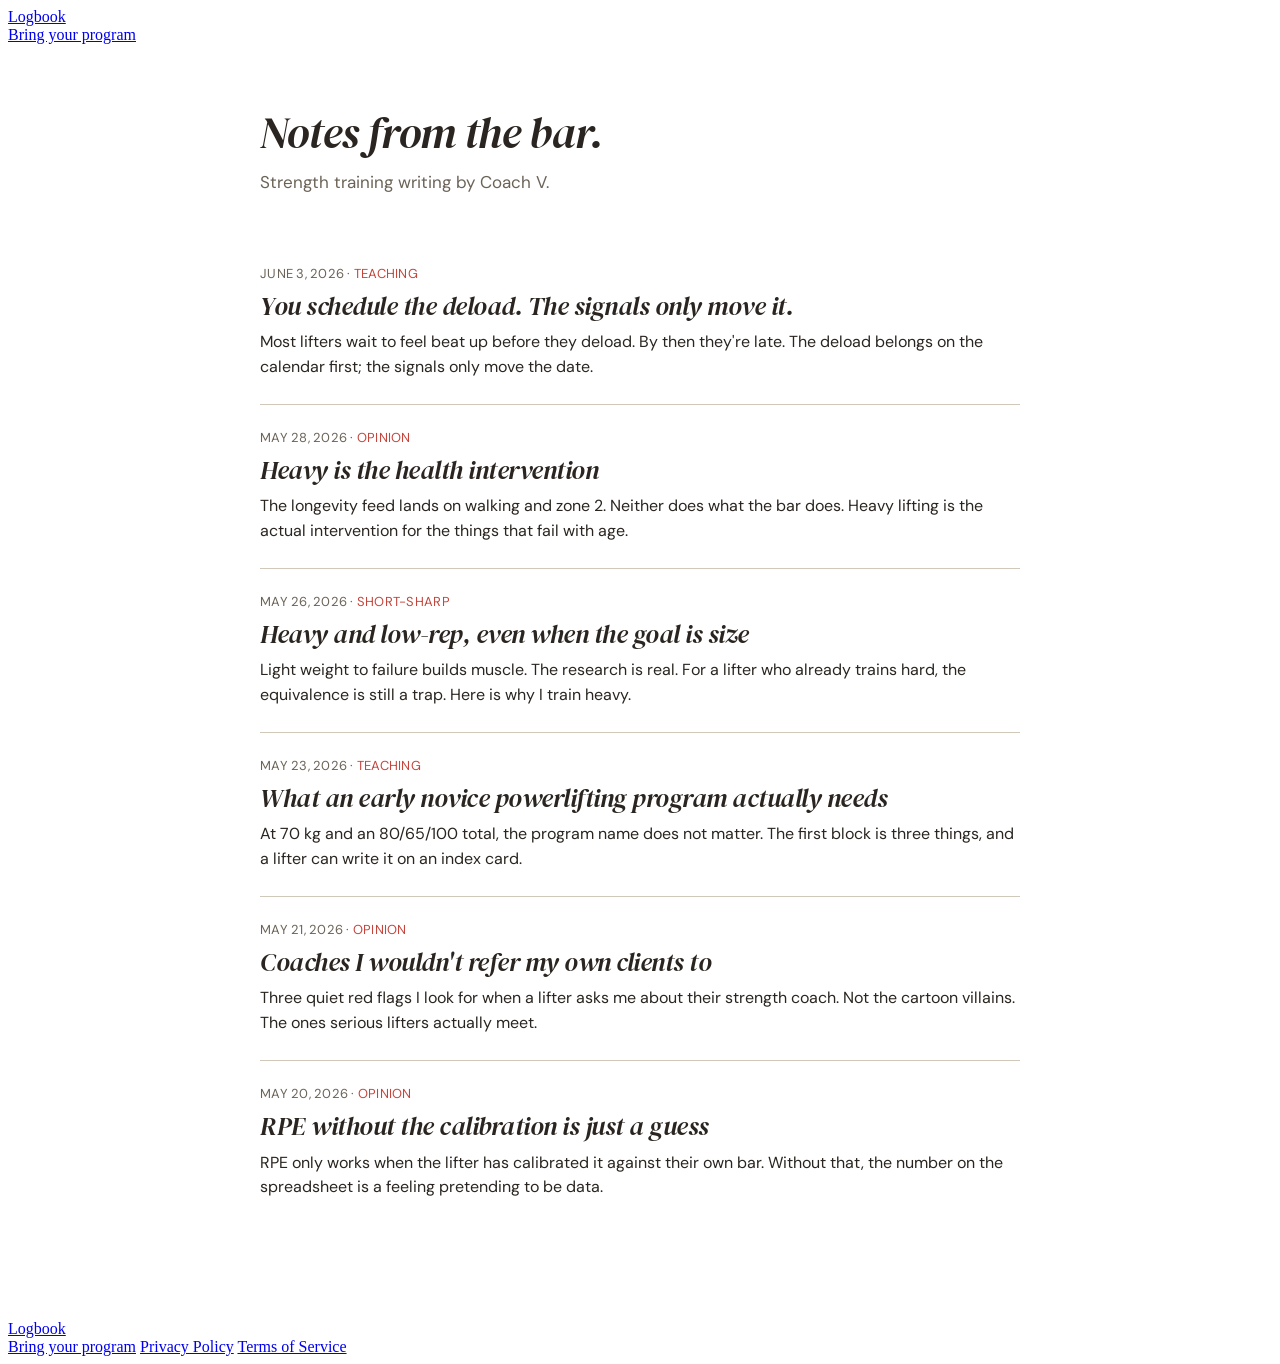
==== blog/index.html @ e6985991 "post: You schedule the deload. The signals only move it. Adds when-to-deload.html, refreshes blog in" ====
<!DOCTYPE html>
<html lang="en">
<head>
<meta charset="UTF-8">
<meta name="viewport" content="width=device-width, initial-scale=1.0">
<title>Blog — Logbook</title>
<meta name="description" content="Strength training writing by Coach V. Programming, recovery, and the lifter's notebook.">

<meta property="og:title" content="Blog — Logbook">
<meta property="og:description" content="Strength training writing by Coach V.">
<meta property="og:type" content="website">
<meta property="og:url" content="https://uselogbook.app/blog/">
<meta property="og:image" content="https://uselogbook.app/screenshots/01-today.png">

<script src="../analytics.js"></script>

<link href="https://fonts.googleapis.com/css2?family=DM+Sans:wght@400;500;600&family=DM+Serif+Display:ital@0;1&display=swap" rel="stylesheet">
<link rel="stylesheet" href="../styles.css">

<style>
  .blog-wrap { max-width: 760px; margin: 0 auto; padding: 64px 24px 96px; }
  .blog-title { font-family: 'DM Serif Display', serif; font-style: italic; font-weight: 400; font-size: 44px; line-height: 1.15; letter-spacing: -1px; color: #2A2520; margin: 0 0 12px; }
  .blog-sub { font-family: 'DM Sans', sans-serif; color: #6b6357; font-size: 17px; margin: 0 0 48px; }
  .post-list { list-style: none; padding: 0; margin: 0; }
  .post-list li { padding: 24px 0; border-bottom: 1px solid #D0C8B8; }
  .post-list li:last-child { border-bottom: none; }
  .post-list a { text-decoration: none; color: inherit; display: block; }
  .post-list a:hover .post-card-title { color: #C4453C; }
  .post-card-meta { font-family: 'DM Sans', sans-serif; color: #6b6357; font-size: 13px; letter-spacing: 0.02em; text-transform: uppercase; margin-bottom: 8px; }
  .post-card-meta .shape { color: #C4453C; }
  .post-card-title { font-family: 'DM Serif Display', serif; font-style: italic; font-weight: 400; font-size: 26px; line-height: 1.25; letter-spacing: -0.5px; color: #2A2520; margin: 0 0 8px; }
  .post-card-desc { font-family: 'DM Sans', sans-serif; color: #2A2520; font-size: 16px; line-height: 1.55; margin: 0; }
  @media (max-width: 640px) {
    .blog-wrap { padding: 40px 20px 64px; }
    .blog-title { font-size: 34px; }
  }
</style>
</head>
<body>

<header class="topbar">
  <div class="container topbar-inner">
    <a href="../" class="wordmark-sm" aria-label="Logbook home">Logbook<span class="ribbon"></span></a>
    <nav class="topnav" aria-label="Primary">
      <a href="../bring-your-program.html">Bring your program</a>
    </nav>
  </div>
</header>

<main class="blog-wrap">
  <h1 class="blog-title">Notes from the bar.</h1>
  <p class="blog-sub">Strength training writing by Coach V.</p>

  <ul class="post-list">
    <li><a href="./when-to-deload.html"><div class="post-card-meta"><time datetime="2026-06-03">June 3, 2026</time> · <span class="shape">teaching</span></div><h2 class="post-card-title">You schedule the deload. The signals only move it.</h2><p class="post-card-desc">Most lifters wait to feel beat up before they deload. By then they&#x27;re late. The deload belongs on the calendar first; the signals only move the date.</p></a></li>
    <li><a href="./heavy-is-the-health-intervention.html"><div class="post-card-meta"><time datetime="2026-05-28">May 28, 2026</time> · <span class="shape">opinion</span></div><h2 class="post-card-title">Heavy is the health intervention</h2><p class="post-card-desc">The longevity feed lands on walking and zone 2. Neither does what the bar does. Heavy lifting is the actual intervention for the things that fail with age.</p></a></li>
    <li><a href="./heavy-vs-light-weight.html"><div class="post-card-meta"><time datetime="2026-05-26">May 26, 2026</time> · <span class="shape">short-sharp</span></div><h2 class="post-card-title">Heavy and low-rep, even when the goal is size</h2><p class="post-card-desc">Light weight to failure builds muscle. The research is real. For a lifter who already trains hard, the equivalence is still a trap. Here is why I train heavy.</p></a></li>
    <li><a href="./novice-powerlifting-program.html"><div class="post-card-meta"><time datetime="2026-05-23">May 23, 2026</time> · <span class="shape">teaching</span></div><h2 class="post-card-title">What an early novice powerlifting program actually needs</h2><p class="post-card-desc">At 70 kg and an 80/65/100 total, the program name does not matter. The first block is three things, and a lifter can write it on an index card.</p></a></li>
    <li><a href="./coaches-i-wouldnt-refer.html"><div class="post-card-meta"><time datetime="2026-05-21">May 21, 2026</time> · <span class="shape">opinion</span></div><h2 class="post-card-title">Coaches I wouldn&#x27;t refer my own clients to</h2><p class="post-card-desc">Three quiet red flags I look for when a lifter asks me about their strength coach. Not the cartoon villains. The ones serious lifters actually meet.</p></a></li>
    <li><a href="./rpe-without-calibration.html"><div class="post-card-meta"><time datetime="2026-05-20">May 20, 2026</time> · <span class="shape">opinion</span></div><h2 class="post-card-title">RPE without the calibration is just a guess</h2><p class="post-card-desc">RPE only works when the lifter has calibrated it against their own bar. Without that, the number on the spreadsheet is a feeling pretending to be data.</p></a></li>
  </ul>
</main>

<footer>
  <div class="container footer-inner">
    <a href="../" class="wordmark-sm">Logbook<span class="ribbon"></span></a>
    <div class="footer-links">
      <a href="../bring-your-program.html">Bring your program</a>
      <a href="../privacy.html">Privacy Policy</a>
      <a href="../terms.html">Terms of Service</a>
    </div>
  </div>
</footer>

</body>
</html>
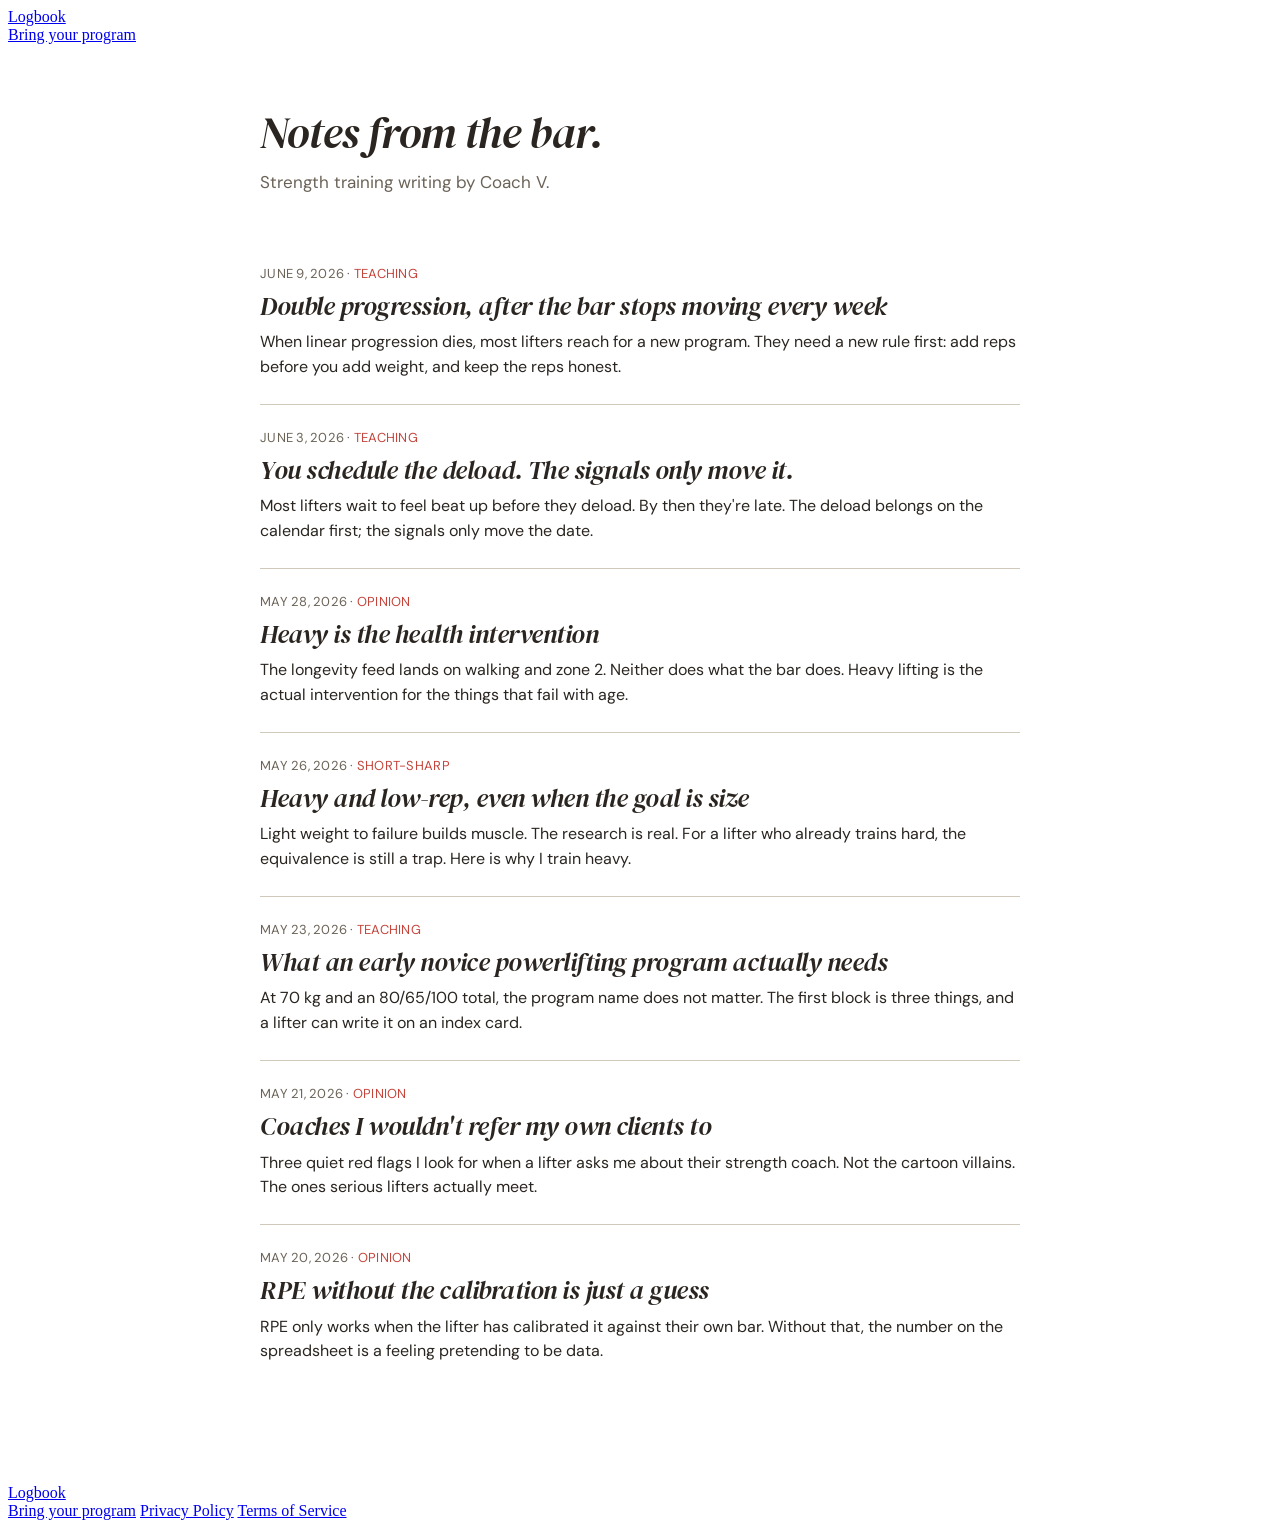
==== commit 03a7e0b0: "post: Double progression, after the bar stops moving every week Adds double-progression.html, refres" ====
--- a/blog/index.html
+++ b/blog/index.html
@@ -52,6 +52,7 @@
   <p class="blog-sub">Strength training writing by Coach V.</p>
 
   <ul class="post-list">
+    <li><a href="./double-progression.html"><div class="post-card-meta"><time datetime="2026-06-09">June 9, 2026</time> · <span class="shape">teaching</span></div><h2 class="post-card-title">Double progression, after the bar stops moving every week</h2><p class="post-card-desc">When linear progression dies, most lifters reach for a new program. They need a new rule first: add reps before you add weight, and keep the reps honest.</p></a></li>
     <li><a href="./when-to-deload.html"><div class="post-card-meta"><time datetime="2026-06-03">June 3, 2026</time> · <span class="shape">teaching</span></div><h2 class="post-card-title">You schedule the deload. The signals only move it.</h2><p class="post-card-desc">Most lifters wait to feel beat up before they deload. By then they&#x27;re late. The deload belongs on the calendar first; the signals only move the date.</p></a></li>
     <li><a href="./heavy-is-the-health-intervention.html"><div class="post-card-meta"><time datetime="2026-05-28">May 28, 2026</time> · <span class="shape">opinion</span></div><h2 class="post-card-title">Heavy is the health intervention</h2><p class="post-card-desc">The longevity feed lands on walking and zone 2. Neither does what the bar does. Heavy lifting is the actual intervention for the things that fail with age.</p></a></li>
     <li><a href="./heavy-vs-light-weight.html"><div class="post-card-meta"><time datetime="2026-05-26">May 26, 2026</time> · <span class="shape">short-sharp</span></div><h2 class="post-card-title">Heavy and low-rep, even when the goal is size</h2><p class="post-card-desc">Light weight to failure builds muscle. The research is real. For a lifter who already trains hard, the equivalence is still a trap. Here is why I train heavy.</p></a></li>
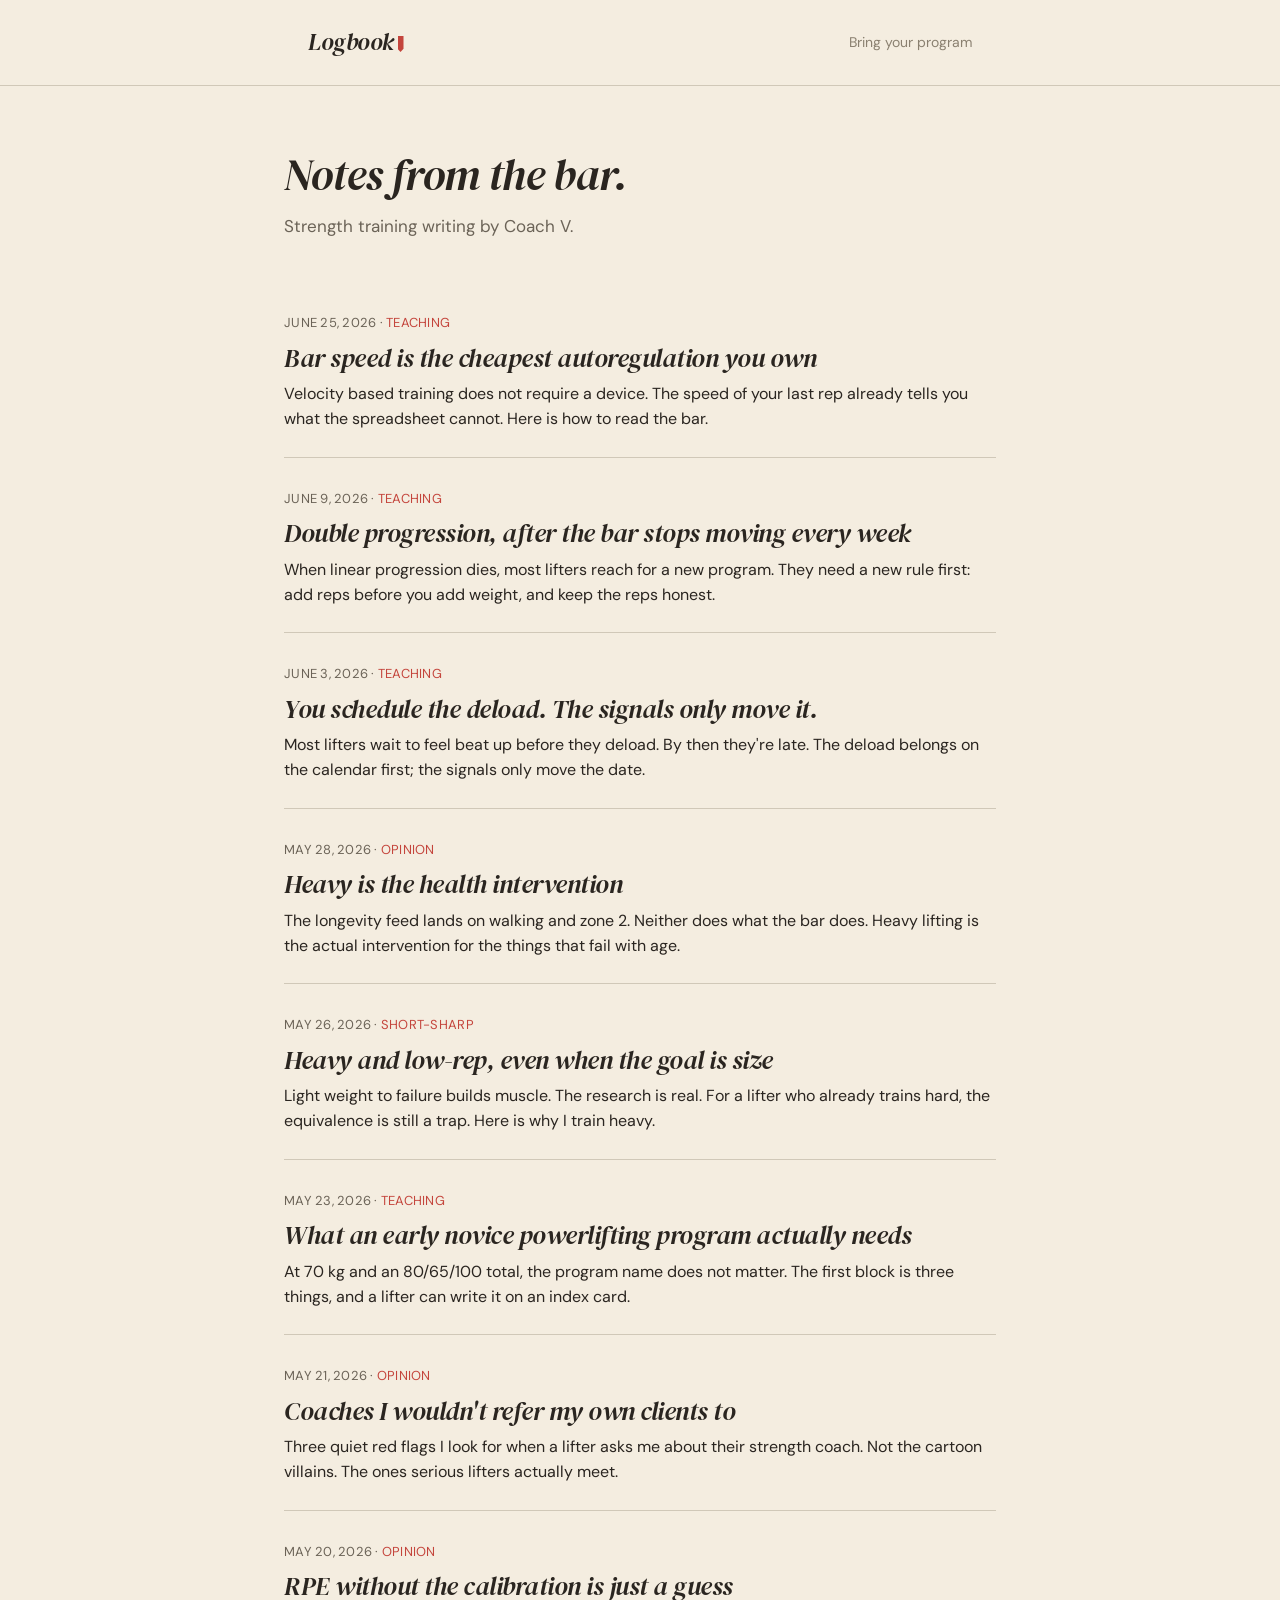
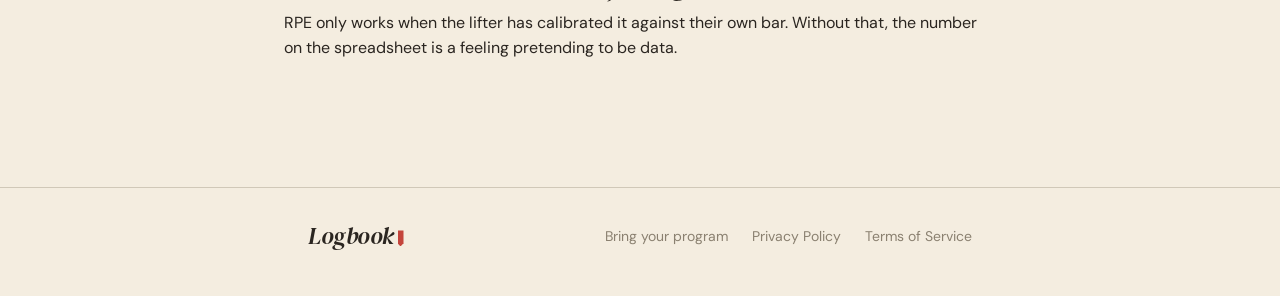
==== commit 1e52ac73: "post: Bar speed is the cheapest autoregulation you own Adds bar-speed-autoregulation.html, refreshes" ====
--- a/blog/index.html
+++ b/blog/index.html
@@ -52,6 +52,7 @@
   <p class="blog-sub">Strength training writing by Coach V.</p>
 
   <ul class="post-list">
+    <li><a href="./bar-speed-autoregulation.html"><div class="post-card-meta"><time datetime="2026-06-25">June 25, 2026</time> · <span class="shape">teaching</span></div><h2 class="post-card-title">Bar speed is the cheapest autoregulation you own</h2><p class="post-card-desc">Velocity based training does not require a device. The speed of your last rep already tells you what the spreadsheet cannot. Here is how to read the bar.</p></a></li>
     <li><a href="./double-progression.html"><div class="post-card-meta"><time datetime="2026-06-09">June 9, 2026</time> · <span class="shape">teaching</span></div><h2 class="post-card-title">Double progression, after the bar stops moving every week</h2><p class="post-card-desc">When linear progression dies, most lifters reach for a new program. They need a new rule first: add reps before you add weight, and keep the reps honest.</p></a></li>
     <li><a href="./when-to-deload.html"><div class="post-card-meta"><time datetime="2026-06-03">June 3, 2026</time> · <span class="shape">teaching</span></div><h2 class="post-card-title">You schedule the deload. The signals only move it.</h2><p class="post-card-desc">Most lifters wait to feel beat up before they deload. By then they&#x27;re late. The deload belongs on the calendar first; the signals only move the date.</p></a></li>
     <li><a href="./heavy-is-the-health-intervention.html"><div class="post-card-meta"><time datetime="2026-05-28">May 28, 2026</time> · <span class="shape">opinion</span></div><h2 class="post-card-title">Heavy is the health intervention</h2><p class="post-card-desc">The longevity feed lands on walking and zone 2. Neither does what the bar does. Heavy lifting is the actual intervention for the things that fail with age.</p></a></li>
--- a/styles.css
+++ b/styles.css
@@ -0,0 +1,704 @@
+* { margin: 0; padding: 0; box-sizing: border-box; }
+
+:root {
+  --bg: #F4EDE0;
+  --surface: #EAE2D4;
+  --divider: #D0C8B8;
+  --ink: #2A2520;
+  --ink2: #8A8070;
+  --ink3: #B5A998;
+  --ribbon: #C4453C;
+}
+
+html {
+  -webkit-font-smoothing: antialiased;
+  -moz-osx-font-smoothing: grayscale;
+}
+
+body {
+  font-family: 'DM Sans', -apple-system, BlinkMacSystemFont, sans-serif;
+  background: var(--bg);
+  color: var(--ink);
+  line-height: 1.65;
+  font-size: 16px;
+}
+
+.container {
+  max-width: 720px;
+  margin: 0 auto;
+  padding: 0 28px;
+}
+
+/* Shared typography */
+h1 {
+  font-family: 'DM Serif Display', serif;
+  font-style: italic;
+  font-weight: 400;
+  letter-spacing: -1.5px;
+  line-height: 1.1;
+  color: var(--ink);
+}
+
+h2 {
+  font-family: 'DM Serif Display', serif;
+  font-style: italic;
+  font-size: 26px;
+  font-weight: 400;
+  letter-spacing: -0.5px;
+  margin-bottom: 14px;
+  color: var(--ink);
+}
+
+p {
+  margin-bottom: 16px;
+  color: var(--ink);
+}
+
+ul {
+  margin-bottom: 16px;
+  padding-left: 22px;
+}
+
+li {
+  margin-bottom: 6px;
+  color: var(--ink);
+}
+
+strong {
+  font-weight: 600;
+  color: var(--ink);
+}
+
+a {
+  color: var(--ribbon);
+  text-decoration: none;
+  border-bottom: 1px solid transparent;
+  transition: border-color 0.15s;
+}
+
+a:hover {
+  border-bottom-color: var(--ribbon);
+}
+
+/* Wordmark */
+.wordmark {
+  font-family: 'DM Serif Display', serif;
+  font-style: italic;
+  font-size: 38px;
+  color: var(--ink);
+  text-decoration: none;
+  letter-spacing: -1px;
+  display: inline-block;
+}
+
+.wordmark .ribbon {
+  display: inline-block;
+  width: 8px;
+  height: 22px;
+  background: var(--ribbon);
+  margin-left: 6px;
+  vertical-align: -3px;
+  clip-path: polygon(0 0, 100% 0, 100% 80%, 50% 100%, 0 80%);
+}
+
+.wordmark:hover {
+  border-bottom: none;
+}
+
+.wordmark-sm {
+  font-family: 'DM Serif Display', serif;
+  font-style: italic;
+  font-size: 24px;
+  color: var(--ink);
+  text-decoration: none;
+  letter-spacing: -0.5px;
+}
+
+.wordmark-sm .ribbon {
+  display: inline-block;
+  width: 6px;
+  height: 16px;
+  background: var(--ribbon);
+  margin-left: 4px;
+  vertical-align: -2px;
+  clip-path: polygon(0 0, 100% 0, 100% 80%, 50% 100%, 0 80%);
+}
+
+.wordmark-sm:hover {
+  border-bottom: none;
+}
+
+/* Top navigation — shared across pages */
+.topbar {
+  border-bottom: 1px solid var(--divider);
+  padding: 22px 0;
+}
+
+.topbar-inner {
+  display: flex;
+  align-items: center;
+  justify-content: space-between;
+  gap: 24px;
+}
+
+.topnav {
+  display: flex;
+  align-items: center;
+  gap: 28px;
+  font-size: 14px;
+}
+
+.topnav a {
+  color: var(--ink2);
+  text-decoration: none;
+  border-bottom: none;
+  transition: color 0.15s;
+}
+
+.topnav a:hover {
+  color: var(--ink);
+  border-bottom: none;
+}
+
+.topnav a.current {
+  color: var(--ink);
+}
+
+.topnav .cta-sm {
+  background: var(--ink);
+  color: var(--bg);
+  padding: 8px 16px;
+  border-radius: 8px;
+  font-weight: 500;
+  font-size: 13px;
+}
+
+.topnav .cta-sm:hover {
+  color: var(--bg);
+  opacity: 0.85;
+}
+
+@media (max-width: 640px) {
+  .topnav { gap: 16px; font-size: 13px; }
+  .topnav .nav-secondary { display: none; }
+}
+
+/* CTA button — ink on cream, matching app's "Start session" */
+.cta {
+  display: inline-block;
+  padding: 16px 36px;
+  background: var(--ink);
+  color: var(--bg);
+  font-size: 16px;
+  font-weight: 500;
+  border-radius: 10px;
+  border-bottom: none;
+  transition: opacity 0.15s;
+}
+
+.cta:hover {
+  opacity: 0.85;
+  border-bottom: none;
+}
+
+/* ——————————————————————————
+   Landing page sections
+   —————————————————————————— */
+
+/* Hero — split layout */
+.hero {
+  padding: 72px 0 80px;
+}
+
+.hero-split {
+  max-width: 960px;
+  display: flex;
+  align-items: center;
+  gap: 64px;
+}
+
+.hero-left {
+  flex: 1;
+  min-width: 0;
+}
+
+.hero-left h1 {
+  font-size: 48px;
+  margin-bottom: 16px;
+}
+
+.hero-sub {
+  font-size: 17px;
+  color: var(--ink2);
+  margin-bottom: 32px;
+}
+
+.hero-note {
+  font-size: 14px;
+  color: var(--ink3);
+  margin-top: 16px;
+  margin-bottom: 0;
+}
+
+/* Card carousel */
+.hero-right {
+  flex: 1;
+  min-width: 0;
+}
+
+.carousel-label {
+  font-size: 13px;
+  font-weight: 600;
+  color: var(--ink3);
+  text-transform: uppercase;
+  letter-spacing: 1px;
+  margin-bottom: 16px;
+}
+
+.card-carousel {
+  display: grid;
+}
+
+.carousel-card {
+  grid-area: 1 / 1;
+  background: var(--surface);
+  border: 1px solid var(--divider);
+  border-radius: 10px;
+  padding: 28px;
+  opacity: 0;
+  transform: translateY(8px);
+  transition: opacity 0.4s ease, transform 0.4s ease;
+  pointer-events: none;
+}
+
+.carousel-card.active {
+  opacity: 1;
+  transform: translateY(0);
+  pointer-events: auto;
+}
+
+.carousel-dots {
+  display: flex;
+  gap: 8px;
+  margin-top: 20px;
+}
+
+.dot {
+  width: 8px;
+  height: 8px;
+  border-radius: 50%;
+  border: none;
+  background: var(--divider);
+  cursor: pointer;
+  padding: 0;
+  transition: background 0.2s;
+}
+
+.dot.active {
+  background: var(--ink);
+}
+
+/* Pain quote & solution (inside carousel cards) */
+.pain-quote {
+  font-family: 'DM Serif Display', serif;
+  font-style: italic;
+  font-size: 18px;
+  line-height: 1.45;
+  color: var(--ink2);
+  margin: 0 0 16px;
+  padding: 0;
+  border: none;
+}
+
+.pain-quote cite {
+  display: block;
+  font-family: 'DM Sans', sans-serif;
+  font-style: normal;
+  font-size: 12px;
+  color: var(--ink3);
+  margin-top: 6px;
+}
+
+.solution {
+  font-size: 15px;
+  font-weight: 500;
+  color: var(--ink);
+  margin: 0;
+  padding-left: 14px;
+  border-left: 3px solid var(--ribbon);
+}
+
+/* Notebook sentiment */
+.sentiment {
+  padding: 80px 0;
+  border-top: 1px solid var(--divider);
+  text-align: center;
+}
+
+.sentiment-quotes {
+  display: flex;
+  flex-wrap: wrap;
+  justify-content: center;
+  gap: 12px 28px;
+  margin-bottom: 24px;
+}
+
+.sentiment-quotes p {
+  font-family: 'DM Serif Display', serif;
+  font-style: italic;
+  font-size: 18px;
+  color: var(--ink);
+  margin: 0;
+  padding: 10px 20px;
+  background: var(--surface);
+  border-radius: 6px;
+}
+
+.sentiment-caption {
+  font-size: 15px;
+  color: var(--ink3);
+  margin: 0;
+}
+
+/* Features — carousel split */
+.features {
+  padding: 80px 0;
+  border-top: 1px solid var(--divider);
+}
+
+.features-split {
+  max-width: 960px;
+  display: flex;
+  align-items: center;
+  gap: 64px;
+}
+
+.features-left {
+  flex: 1;
+  min-width: 0;
+  display: grid;
+}
+
+.feature-slide {
+  grid-area: 1 / 1;
+  opacity: 0;
+  transform: translateY(8px);
+  transition: opacity 0.4s ease, transform 0.4s ease;
+  pointer-events: none;
+}
+
+.feature-slide.active {
+  opacity: 1;
+  transform: translateY(0);
+  pointer-events: auto;
+}
+
+.feature-slide h2 {
+  font-size: 32px;
+  margin-bottom: 12px;
+}
+
+.feature-slide p {
+  font-size: 16px;
+  color: var(--ink2);
+  line-height: 1.6;
+  margin-bottom: 0;
+}
+
+.features-dots {
+  margin-top: 28px;
+}
+
+.features-right {
+  flex-shrink: 0;
+  display: grid;
+  width: 280px;
+  max-width: 100%;
+}
+
+.feature-phone {
+  grid-area: 1 / 1;
+  opacity: 0;
+  transform: translateY(8px);
+  transition: opacity 0.4s ease, transform 0.4s ease;
+  pointer-events: none;
+}
+
+.feature-phone.active {
+  opacity: 1;
+  transform: translateY(0);
+  pointer-events: auto;
+}
+
+.feature-phone img {
+  width: 100%;
+  height: auto;
+  border-radius: 12px;
+}
+
+/* Final CTA */
+.final-cta {
+  padding: 80px 0;
+  border-top: 1px solid var(--divider);
+  text-align: center;
+}
+
+.final-cta h2 {
+  font-size: 36px;
+  margin-bottom: 12px;
+}
+
+.final-cta p {
+  font-size: 17px;
+  color: var(--ink2);
+  margin-bottom: 32px;
+}
+
+/* Footer */
+footer {
+  border-top: 1px solid var(--divider);
+  padding: 28px 0 40px;
+}
+
+.footer-inner {
+  display: flex;
+  align-items: center;
+  justify-content: space-between;
+}
+
+.footer-links {
+  display: flex;
+  gap: 24px;
+  font-size: 14px;
+}
+
+footer a {
+  color: var(--ink2);
+  border-bottom: none;
+}
+
+footer a:hover {
+  color: var(--ink);
+}
+
+/* ——————————————————————————
+   Feature inline link
+   —————————————————————————— */
+
+.feature-link {
+  margin-top: 14px;
+  font-size: 14px;
+}
+
+.feature-link a {
+  color: var(--ink);
+  border-bottom: 1px solid var(--divider);
+  padding-bottom: 1px;
+  text-decoration: none;
+  transition: border-color .15s, color .15s;
+}
+
+.feature-link a:hover {
+  color: var(--ribbon);
+  border-bottom-color: var(--ribbon);
+}
+
+/* ——————————————————————————
+   FAQ
+   —————————————————————————— */
+
+.faq {
+  padding: 80px 0 40px;
+  border-top: 1px solid var(--divider);
+}
+
+.faq-eyebrow {
+  font-size: 11px;
+  font-weight: 500;
+  letter-spacing: 0.10em;
+  text-transform: uppercase;
+  color: var(--ink3);
+  margin-bottom: 14px;
+}
+
+.faq-title {
+  font-size: 36px;
+  margin-bottom: 36px;
+}
+
+.faq-item {
+  border-top: 1px solid var(--divider);
+  padding: 18px 0;
+}
+
+.faq-item:last-of-type {
+  border-bottom: 1px solid var(--divider);
+}
+
+.faq-item summary {
+  list-style: none;
+  cursor: pointer;
+  font-family: 'DM Sans', sans-serif;
+  font-weight: 500;
+  font-size: 17px;
+  color: var(--ink);
+  display: flex;
+  justify-content: space-between;
+  align-items: center;
+  gap: 16px;
+  padding-right: 4px;
+}
+
+.faq-item summary::-webkit-details-marker { display: none; }
+
+.faq-item summary::after {
+  content: "+";
+  font-family: 'DM Serif Display', serif;
+  font-style: italic;
+  font-size: 24px;
+  color: var(--ribbon);
+  line-height: 1;
+  transition: transform .2s ease;
+  flex-shrink: 0;
+}
+
+.faq-item[open] summary::after {
+  content: "\2013";
+}
+
+.faq-item summary:hover {
+  color: var(--ribbon);
+}
+
+.faq-body {
+  padding-top: 14px;
+  color: var(--ink2);
+  font-size: 15.5px;
+  line-height: 1.65;
+}
+
+.faq-body p {
+  color: var(--ink2);
+  margin-bottom: 10px;
+}
+
+.faq-body p:last-child { margin-bottom: 0; }
+
+.faq-body a {
+  color: var(--ink);
+  border-bottom: 1px solid var(--divider);
+  padding-bottom: 1px;
+  text-decoration: none;
+  transition: border-color .15s, color .15s;
+}
+
+.faq-body a:hover {
+  color: var(--ribbon);
+  border-bottom-color: var(--ribbon);
+}
+
+.faq-body code {
+  font-family: 'DM Sans', sans-serif;
+  font-weight: 500;
+  background: var(--surface);
+  border: 1px solid var(--divider);
+  border-radius: 4px;
+  padding: 1px 6px;
+  font-size: 0.92em;
+  color: var(--ink);
+}
+
+/* ——————————————————————————
+   Legal pages (privacy, terms)
+   —————————————————————————— */
+
+.legal-page .container {
+  padding: 80px 28px 100px;
+}
+
+.legal-page header {
+  margin-bottom: 56px;
+  padding-bottom: 28px;
+  border-bottom: 1px solid var(--divider);
+}
+
+.legal-page h1 {
+  font-size: 44px;
+  margin-bottom: 12px;
+}
+
+.legal-page h2 {
+  margin-top: 40px;
+}
+
+.legal-page h2:first-of-type {
+  margin-top: 0;
+}
+
+.updated {
+  font-size: 13px;
+  color: var(--ink3);
+  letter-spacing: 0.4px;
+  text-transform: uppercase;
+  margin-bottom: 48px;
+}
+
+.tagline {
+  font-size: 13px;
+  color: var(--ink2);
+  letter-spacing: 0.5px;
+  margin-top: 4px;
+}
+
+/* ——————————————————————————
+   Responsive
+   —————————————————————————— */
+
+@media (max-width: 768px) {
+  .hero-split,
+  .features-split {
+    flex-direction: column;
+    gap: 48px;
+    text-align: center;
+  }
+
+  .hero-left,
+  .hero-right,
+  .features-left { width: 100%; }
+
+  .hero-left h1 { font-size: 40px; }
+  .hero-sub { margin-left: auto; margin-right: auto; max-width: 400px; }
+  .carousel-label { text-align: center; }
+  .carousel-dots { justify-content: center; }
+  .features-dots { justify-content: center; }
+
+  .features-right {
+    width: 240px;
+    margin-left: auto;
+    margin-right: auto;
+  }
+}
+
+@media (max-width: 600px) {
+  .hero { padding: 72px 0 60px; }
+  .hero-left h1 { font-size: 36px; }
+
+  .sentiment, .features, .final-cta { padding: 60px 0; }
+  .final-cta h2 { font-size: 28px; }
+
+  .feature-text h2 { font-size: 26px; }
+  .feature-row { margin-bottom: 60px; }
+
+  .sentiment-quotes { gap: 8px 16px; }
+  .sentiment-quotes p { font-size: 16px; padding: 8px 14px; }
+
+  .footer-inner {
+    flex-direction: column;
+    gap: 16px;
+    text-align: center;
+  }
+
+  .legal-page .container { padding: 60px 22px 80px; }
+  .legal-page h1 { font-size: 36px; }
+  .legal-page h2 { font-size: 22px; }
+}
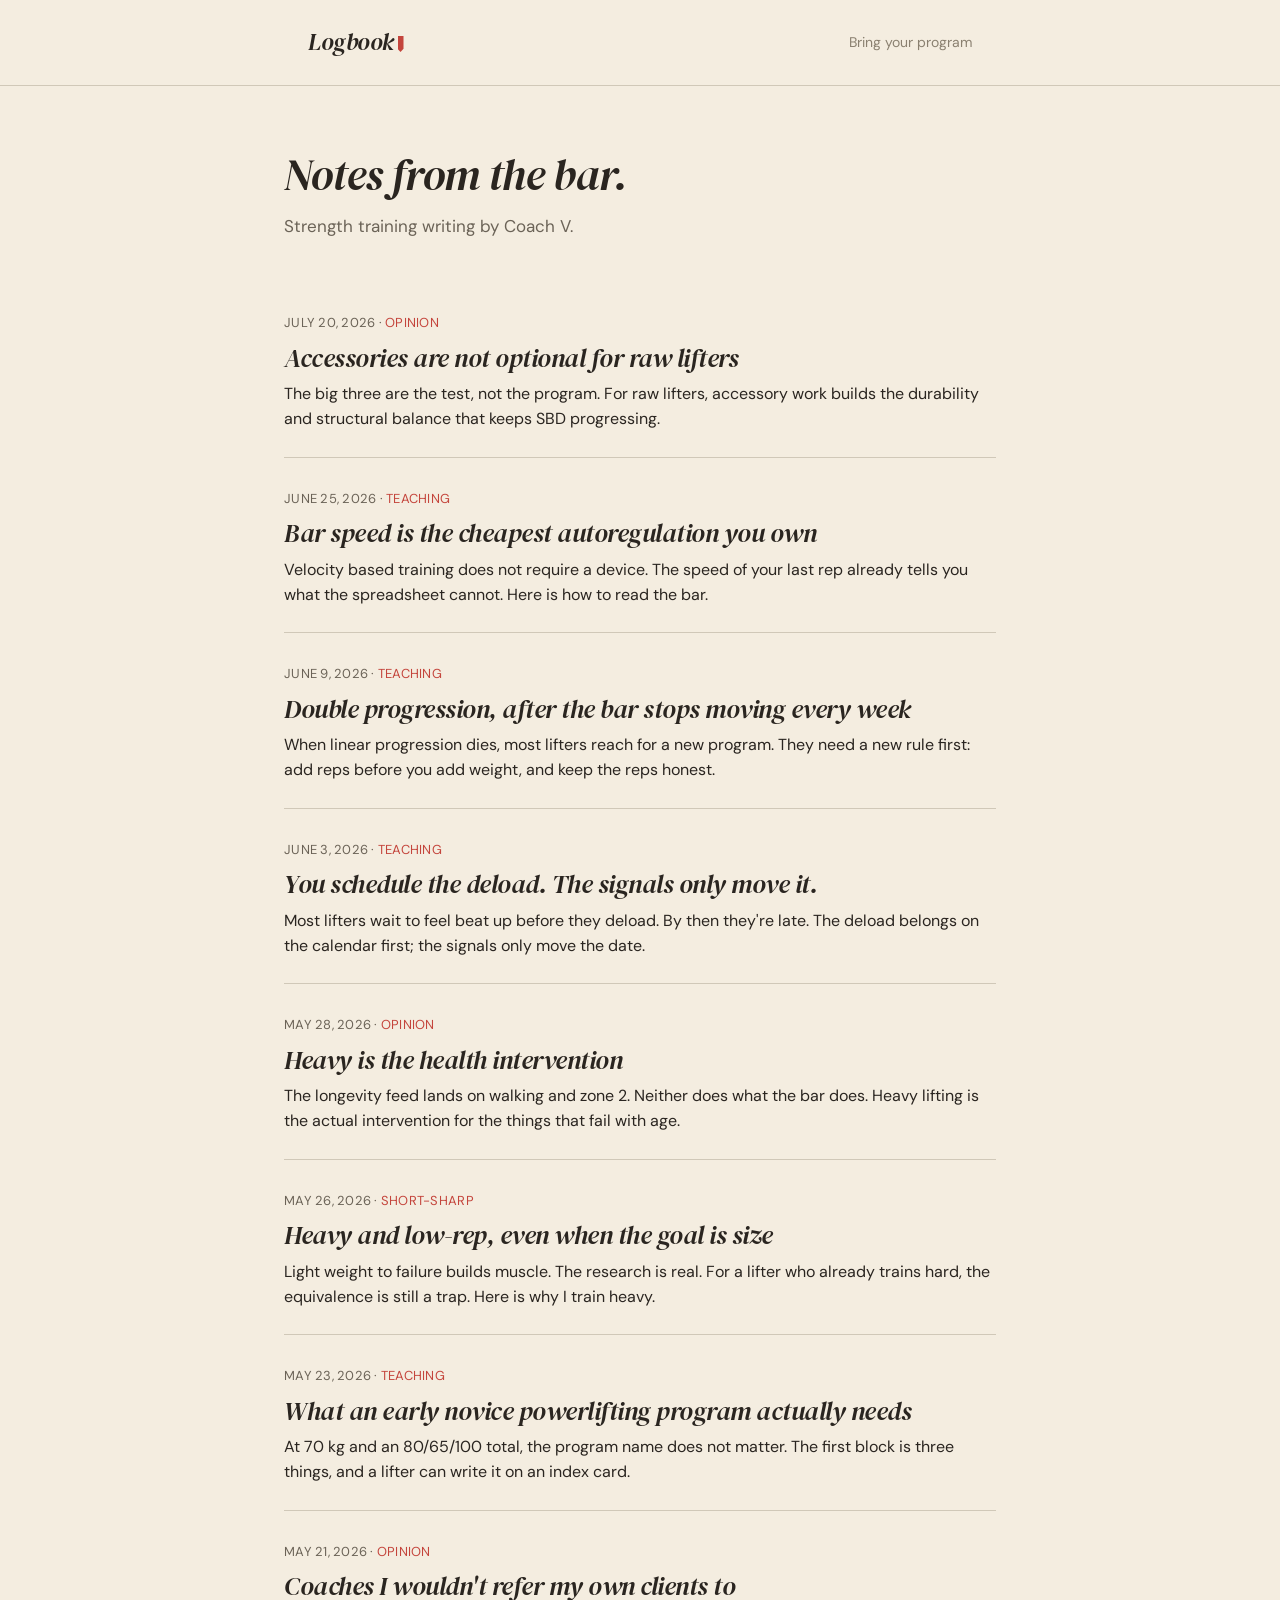
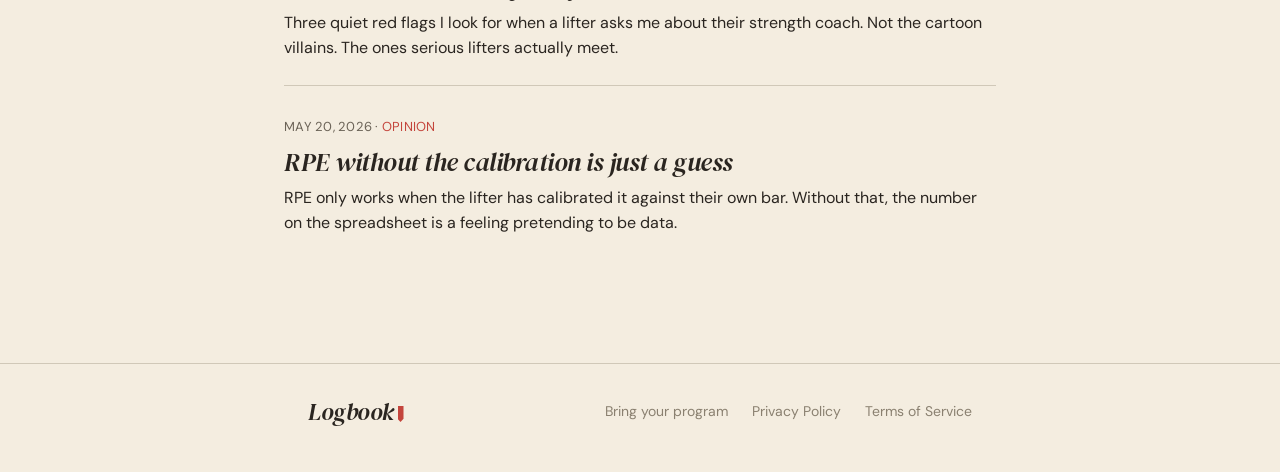
==== commit e169b21a: "post: Accessories are not optional for raw lifters Adds accessories-arent-optional.html, refreshes b" ====
--- a/blog/index.html
+++ b/blog/index.html
@@ -52,6 +52,7 @@
   <p class="blog-sub">Strength training writing by Coach V.</p>
 
   <ul class="post-list">
+    <li><a href="./accessories-arent-optional.html"><div class="post-card-meta"><time datetime="2026-07-20">July 20, 2026</time> · <span class="shape">opinion</span></div><h2 class="post-card-title">Accessories are not optional for raw lifters</h2><p class="post-card-desc">The big three are the test, not the program. For raw lifters, accessory work builds the durability and structural balance that keeps SBD progressing.</p></a></li>
     <li><a href="./bar-speed-autoregulation.html"><div class="post-card-meta"><time datetime="2026-06-25">June 25, 2026</time> · <span class="shape">teaching</span></div><h2 class="post-card-title">Bar speed is the cheapest autoregulation you own</h2><p class="post-card-desc">Velocity based training does not require a device. The speed of your last rep already tells you what the spreadsheet cannot. Here is how to read the bar.</p></a></li>
     <li><a href="./double-progression.html"><div class="post-card-meta"><time datetime="2026-06-09">June 9, 2026</time> · <span class="shape">teaching</span></div><h2 class="post-card-title">Double progression, after the bar stops moving every week</h2><p class="post-card-desc">When linear progression dies, most lifters reach for a new program. They need a new rule first: add reps before you add weight, and keep the reps honest.</p></a></li>
     <li><a href="./when-to-deload.html"><div class="post-card-meta"><time datetime="2026-06-03">June 3, 2026</time> · <span class="shape">teaching</span></div><h2 class="post-card-title">You schedule the deload. The signals only move it.</h2><p class="post-card-desc">Most lifters wait to feel beat up before they deload. By then they&#x27;re late. The deload belongs on the calendar first; the signals only move the date.</p></a></li>
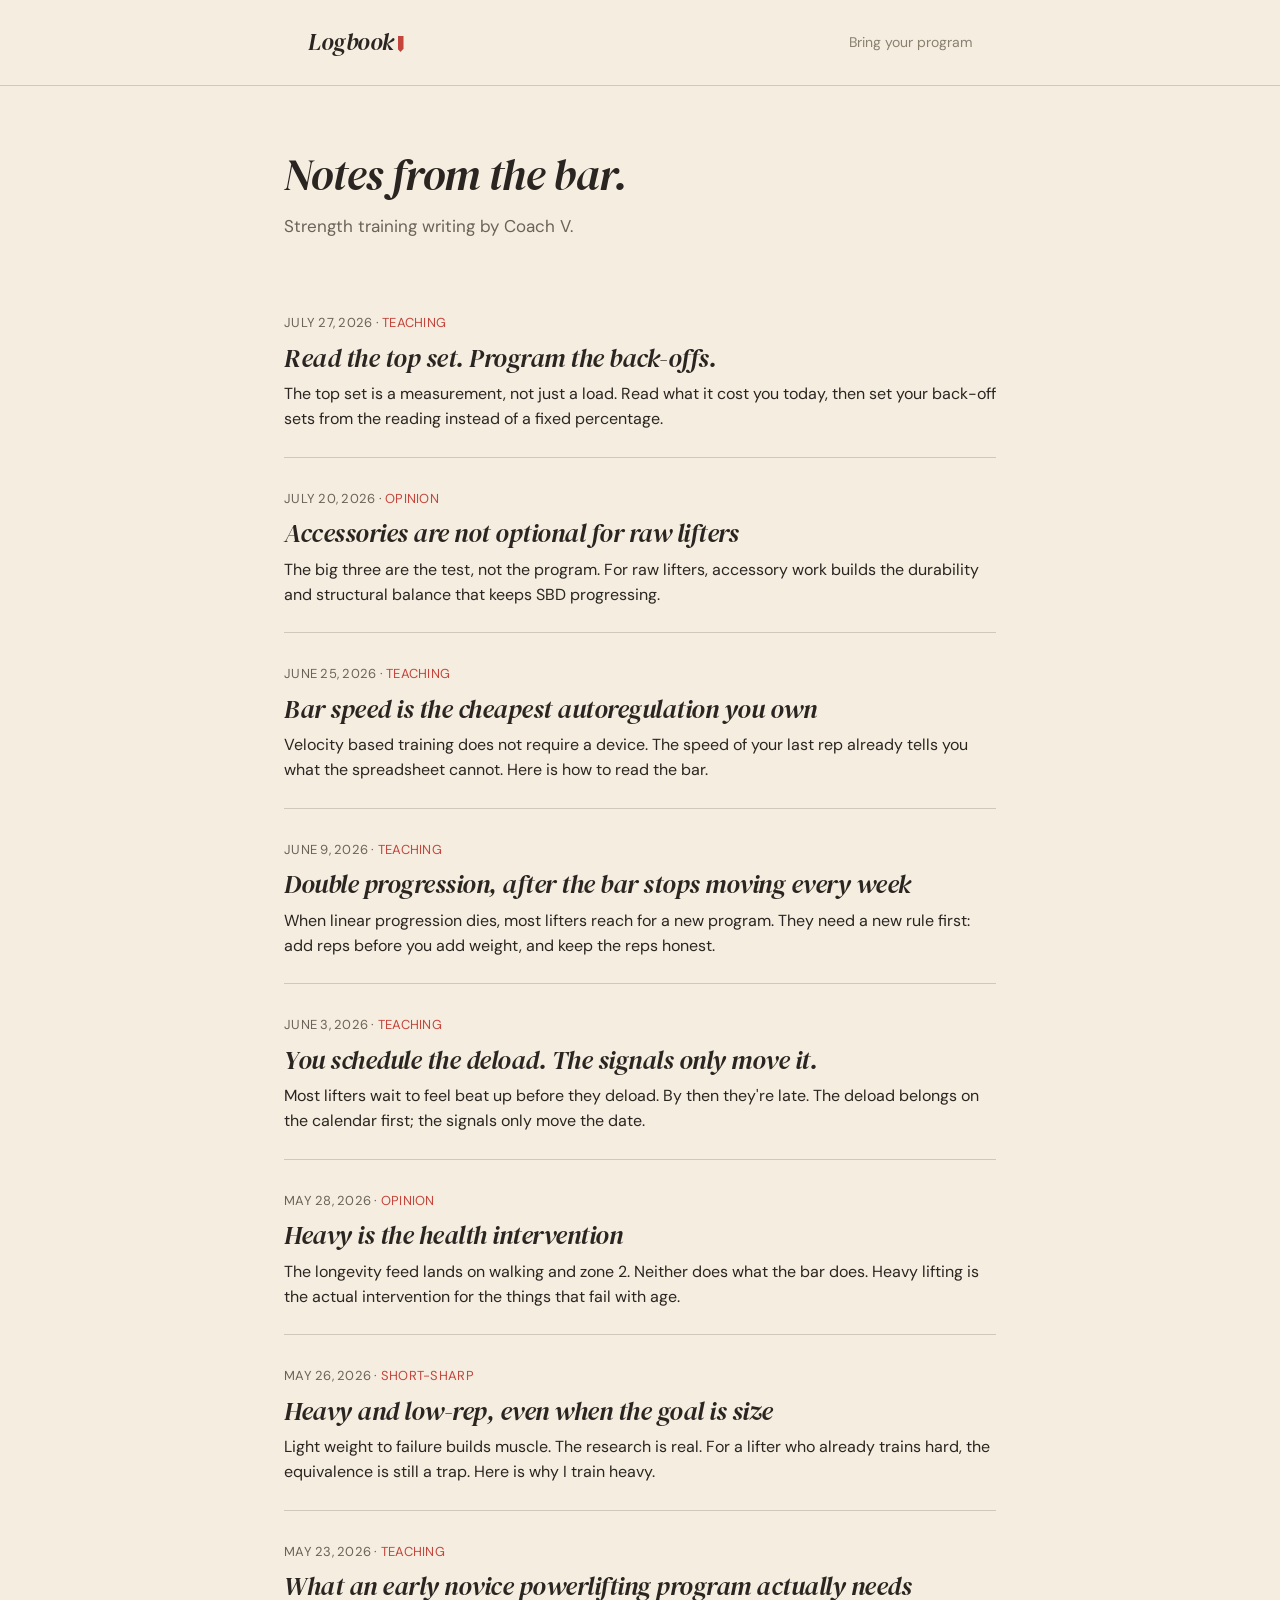
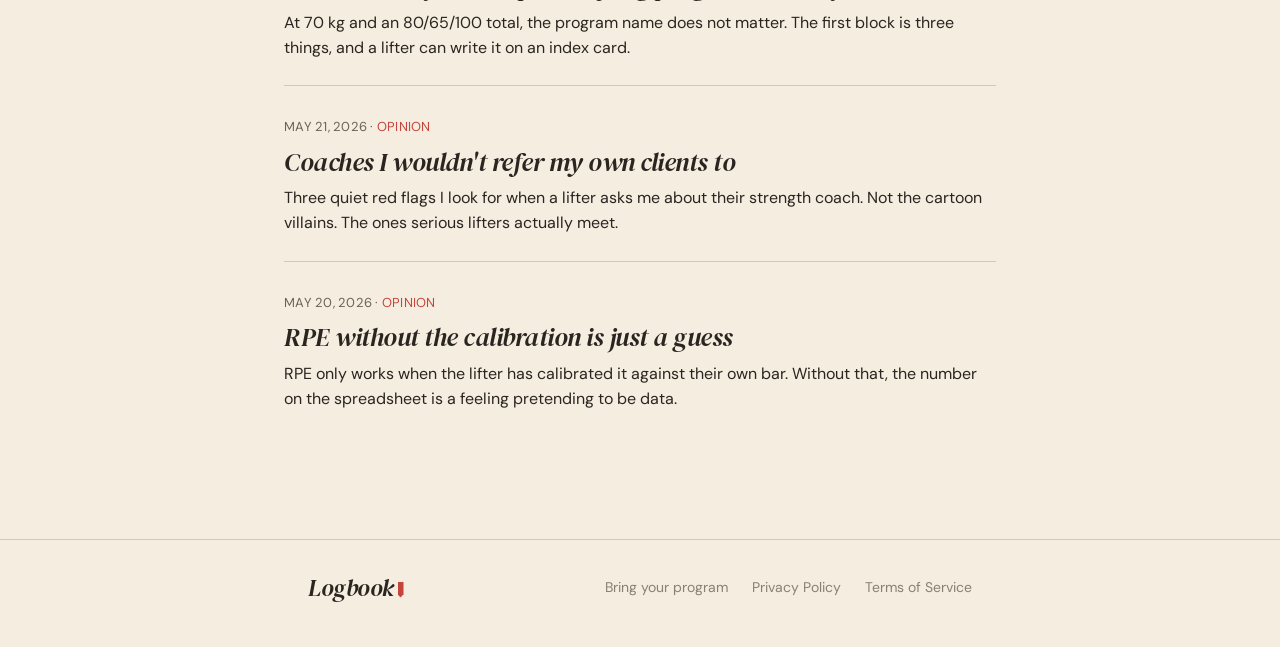
==== commit f85c1d2d: "post: Read the top set. Program the back-offs. Adds top-set-back-offs.html, refreshes blog index, si" ====
--- a/blog/index.html
+++ b/blog/index.html
@@ -52,6 +52,7 @@
   <p class="blog-sub">Strength training writing by Coach V.</p>
 
   <ul class="post-list">
+    <li><a href="./top-set-back-offs.html"><div class="post-card-meta"><time datetime="2026-07-27">July 27, 2026</time> · <span class="shape">teaching</span></div><h2 class="post-card-title">Read the top set. Program the back-offs.</h2><p class="post-card-desc">The top set is a measurement, not just a load. Read what it cost you today, then set your back-off sets from the reading instead of a fixed percentage.</p></a></li>
     <li><a href="./accessories-arent-optional.html"><div class="post-card-meta"><time datetime="2026-07-20">July 20, 2026</time> · <span class="shape">opinion</span></div><h2 class="post-card-title">Accessories are not optional for raw lifters</h2><p class="post-card-desc">The big three are the test, not the program. For raw lifters, accessory work builds the durability and structural balance that keeps SBD progressing.</p></a></li>
     <li><a href="./bar-speed-autoregulation.html"><div class="post-card-meta"><time datetime="2026-06-25">June 25, 2026</time> · <span class="shape">teaching</span></div><h2 class="post-card-title">Bar speed is the cheapest autoregulation you own</h2><p class="post-card-desc">Velocity based training does not require a device. The speed of your last rep already tells you what the spreadsheet cannot. Here is how to read the bar.</p></a></li>
     <li><a href="./double-progression.html"><div class="post-card-meta"><time datetime="2026-06-09">June 9, 2026</time> · <span class="shape">teaching</span></div><h2 class="post-card-title">Double progression, after the bar stops moving every week</h2><p class="post-card-desc">When linear progression dies, most lifters reach for a new program. They need a new rule first: add reps before you add weight, and keep the reps honest.</p></a></li>
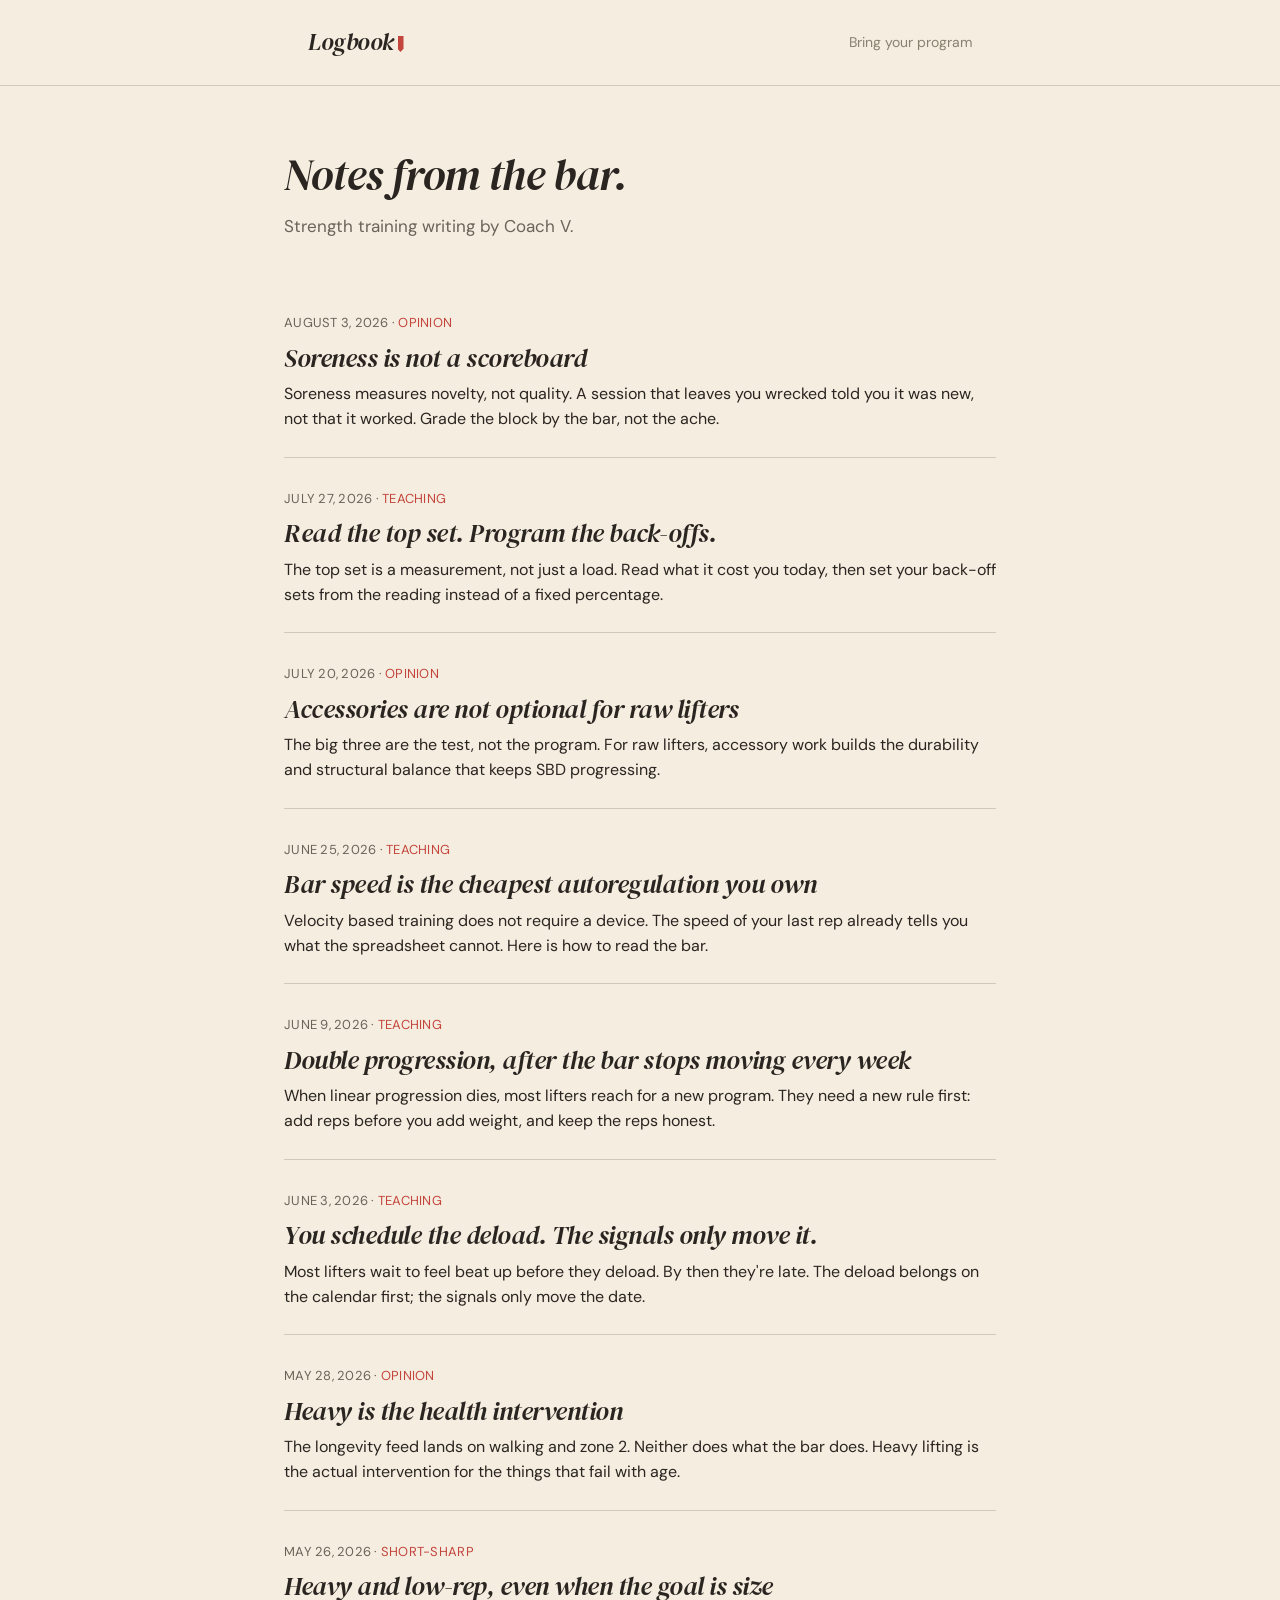
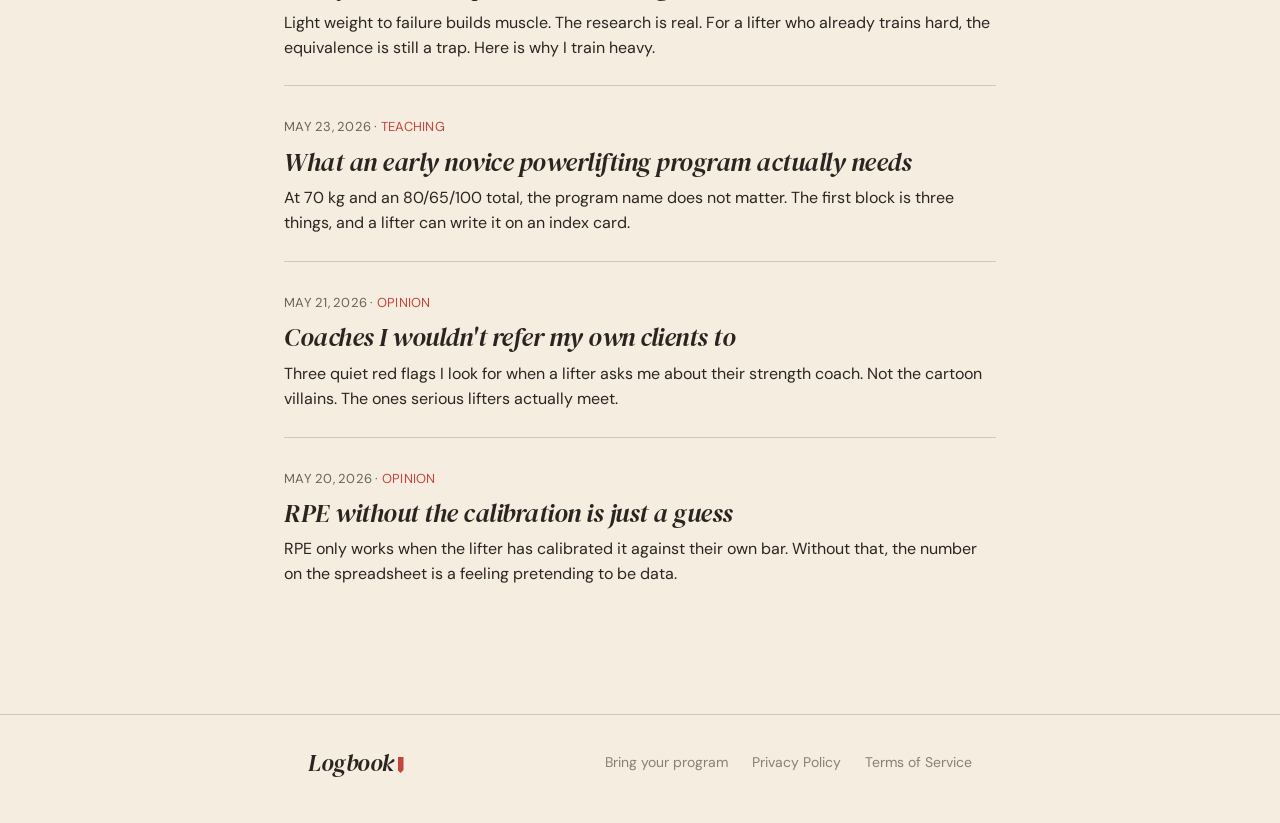
==== commit 3055299c: "post: Soreness is not a scoreboard Adds soreness-is-not-a-scoreboard.html, refreshes blog index, sit" ====
--- a/blog/index.html
+++ b/blog/index.html
@@ -52,6 +52,7 @@
   <p class="blog-sub">Strength training writing by Coach V.</p>
 
   <ul class="post-list">
+    <li><a href="./soreness-is-not-a-scoreboard.html"><div class="post-card-meta"><time datetime="2026-08-03">August 3, 2026</time> · <span class="shape">opinion</span></div><h2 class="post-card-title">Soreness is not a scoreboard</h2><p class="post-card-desc">Soreness measures novelty, not quality. A session that leaves you wrecked told you it was new, not that it worked. Grade the block by the bar, not the ache.</p></a></li>
     <li><a href="./top-set-back-offs.html"><div class="post-card-meta"><time datetime="2026-07-27">July 27, 2026</time> · <span class="shape">teaching</span></div><h2 class="post-card-title">Read the top set. Program the back-offs.</h2><p class="post-card-desc">The top set is a measurement, not just a load. Read what it cost you today, then set your back-off sets from the reading instead of a fixed percentage.</p></a></li>
     <li><a href="./accessories-arent-optional.html"><div class="post-card-meta"><time datetime="2026-07-20">July 20, 2026</time> · <span class="shape">opinion</span></div><h2 class="post-card-title">Accessories are not optional for raw lifters</h2><p class="post-card-desc">The big three are the test, not the program. For raw lifters, accessory work builds the durability and structural balance that keeps SBD progressing.</p></a></li>
     <li><a href="./bar-speed-autoregulation.html"><div class="post-card-meta"><time datetime="2026-06-25">June 25, 2026</time> · <span class="shape">teaching</span></div><h2 class="post-card-title">Bar speed is the cheapest autoregulation you own</h2><p class="post-card-desc">Velocity based training does not require a device. The speed of your last rep already tells you what the spreadsheet cannot. Here is how to read the bar.</p></a></li>
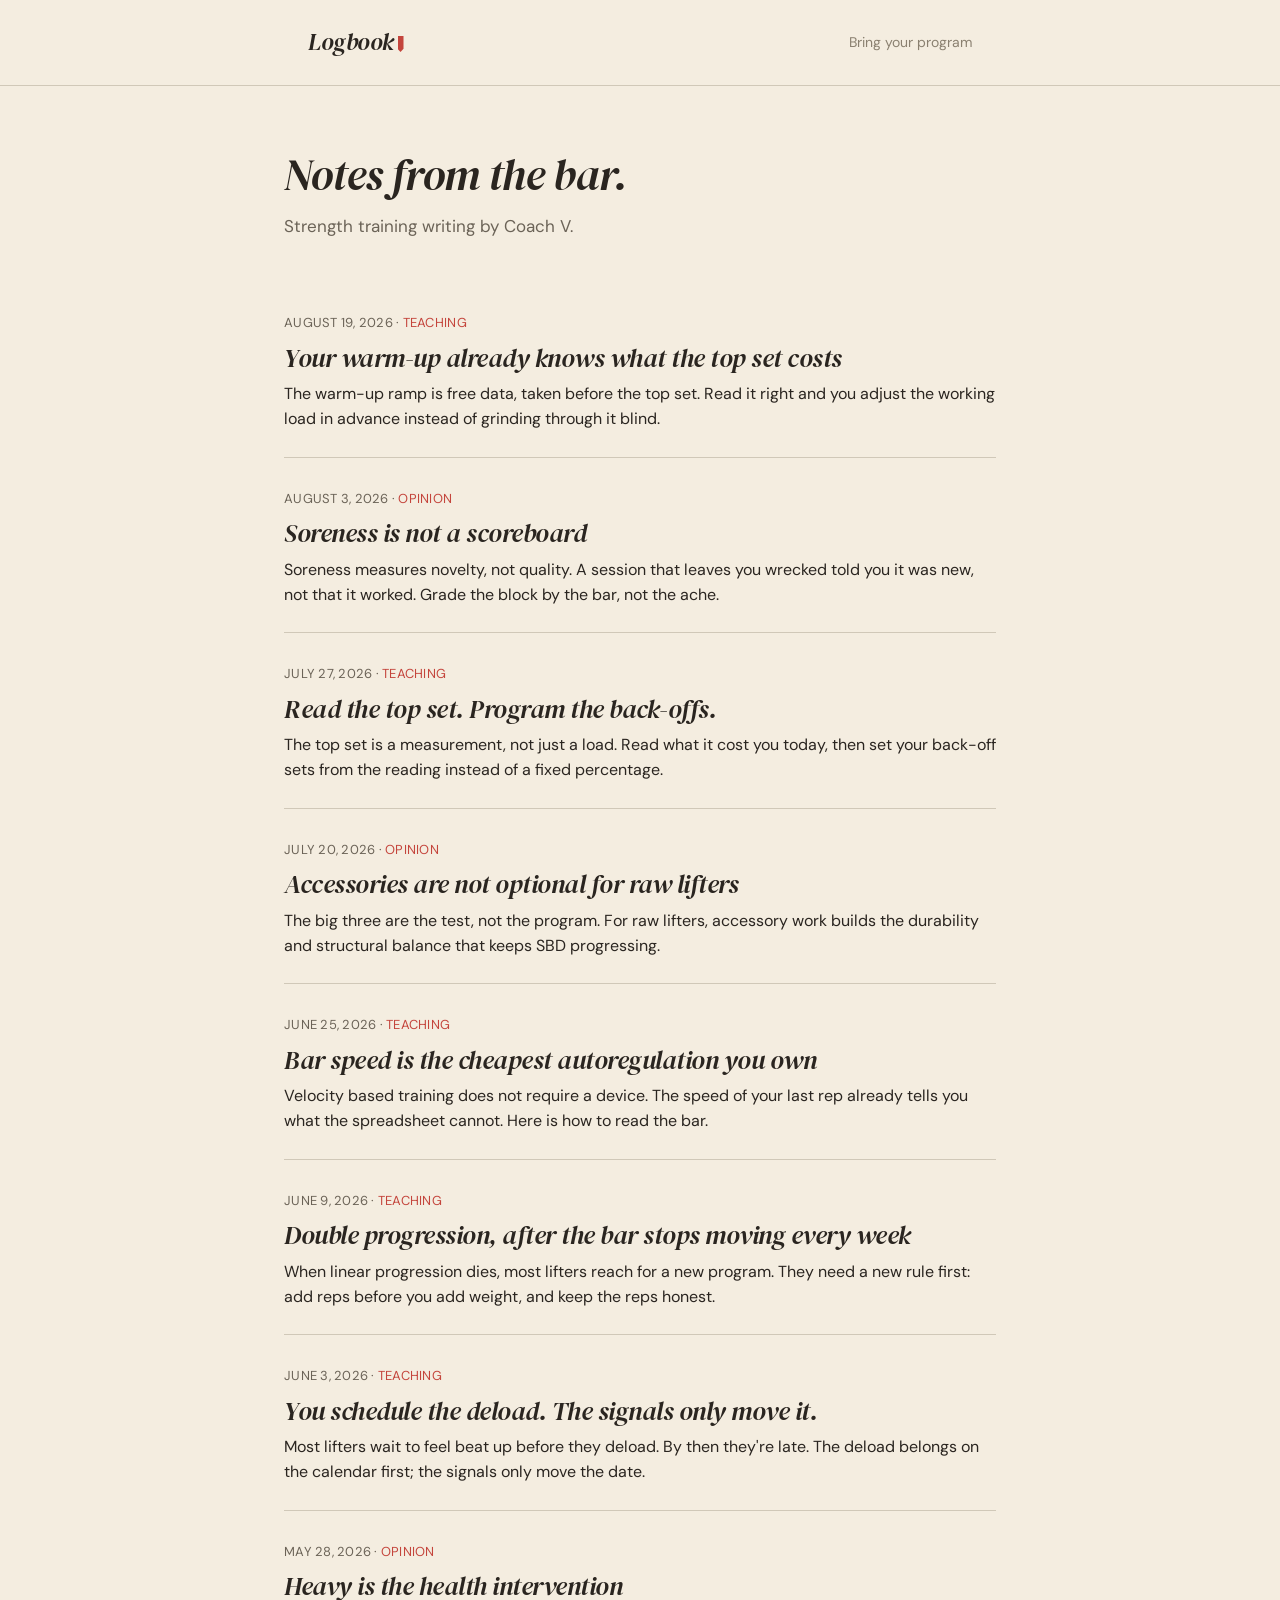
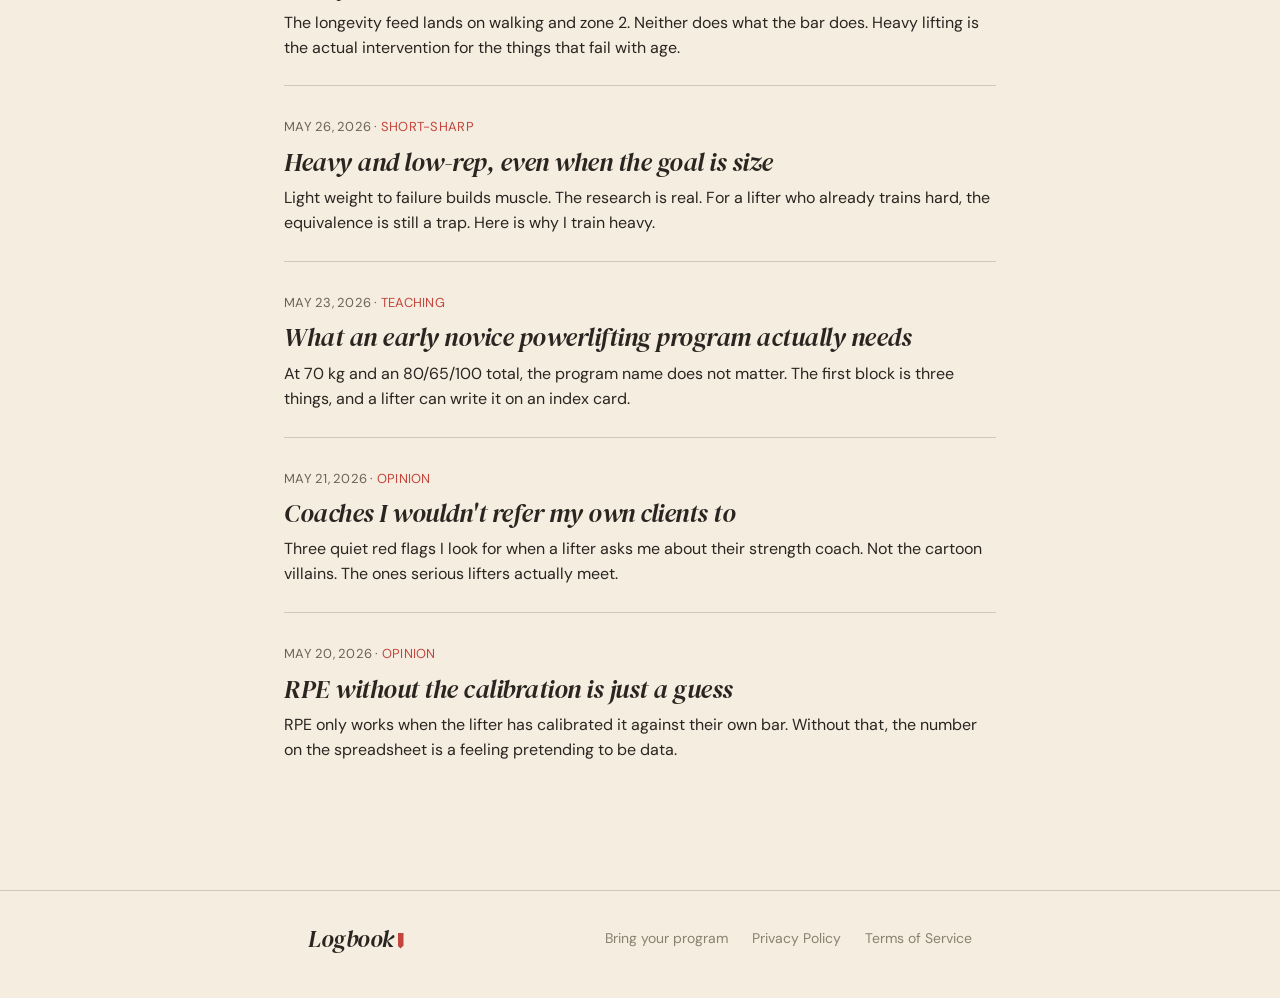
==== commit 3df704e0: "post: Your warm-up already knows what the top set costs Adds read-the-warm-up.html, refreshes blog i" ====
--- a/blog/index.html
+++ b/blog/index.html
@@ -52,6 +52,7 @@
   <p class="blog-sub">Strength training writing by Coach V.</p>
 
   <ul class="post-list">
+    <li><a href="./read-the-warm-up.html"><div class="post-card-meta"><time datetime="2026-08-19">August 19, 2026</time> · <span class="shape">teaching</span></div><h2 class="post-card-title">Your warm-up already knows what the top set costs</h2><p class="post-card-desc">The warm-up ramp is free data, taken before the top set. Read it right and you adjust the working load in advance instead of grinding through it blind.</p></a></li>
     <li><a href="./soreness-is-not-a-scoreboard.html"><div class="post-card-meta"><time datetime="2026-08-03">August 3, 2026</time> · <span class="shape">opinion</span></div><h2 class="post-card-title">Soreness is not a scoreboard</h2><p class="post-card-desc">Soreness measures novelty, not quality. A session that leaves you wrecked told you it was new, not that it worked. Grade the block by the bar, not the ache.</p></a></li>
     <li><a href="./top-set-back-offs.html"><div class="post-card-meta"><time datetime="2026-07-27">July 27, 2026</time> · <span class="shape">teaching</span></div><h2 class="post-card-title">Read the top set. Program the back-offs.</h2><p class="post-card-desc">The top set is a measurement, not just a load. Read what it cost you today, then set your back-off sets from the reading instead of a fixed percentage.</p></a></li>
     <li><a href="./accessories-arent-optional.html"><div class="post-card-meta"><time datetime="2026-07-20">July 20, 2026</time> · <span class="shape">opinion</span></div><h2 class="post-card-title">Accessories are not optional for raw lifters</h2><p class="post-card-desc">The big three are the test, not the program. For raw lifters, accessory work builds the durability and structural balance that keeps SBD progressing.</p></a></li>
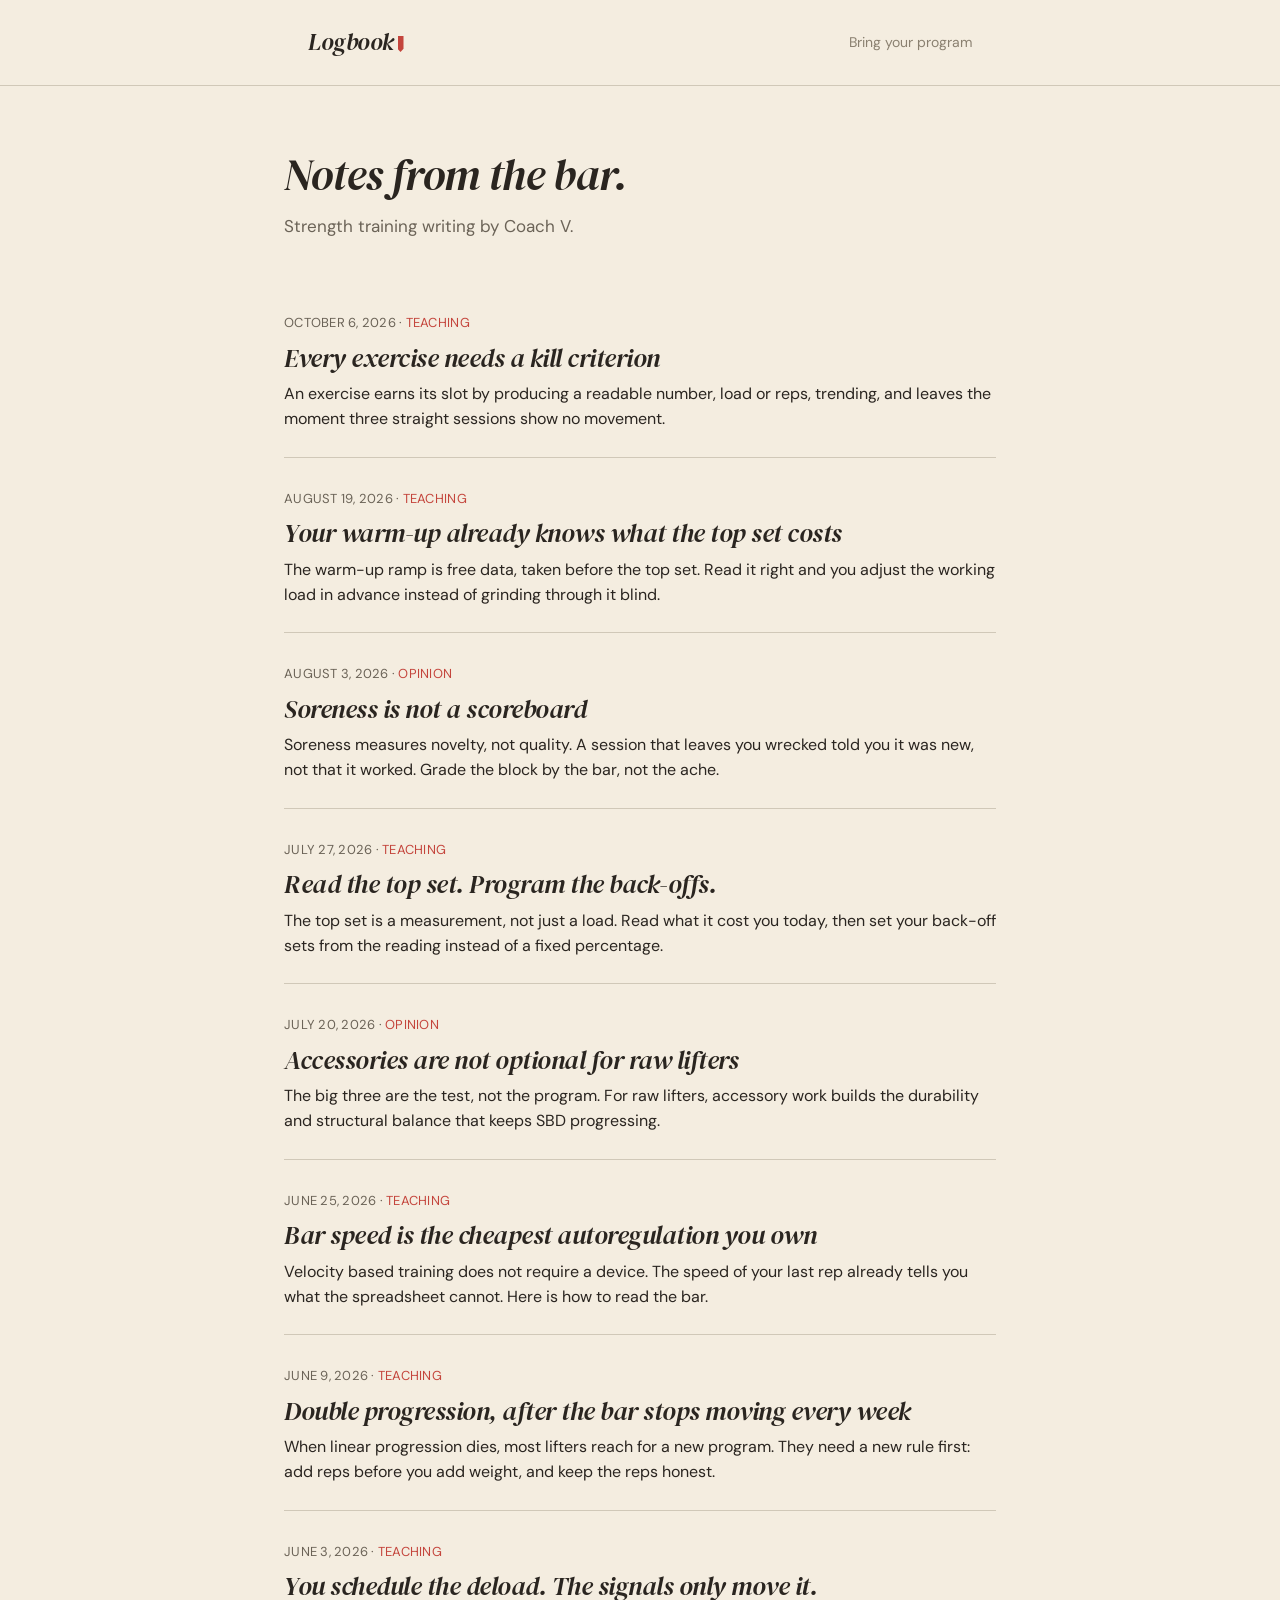
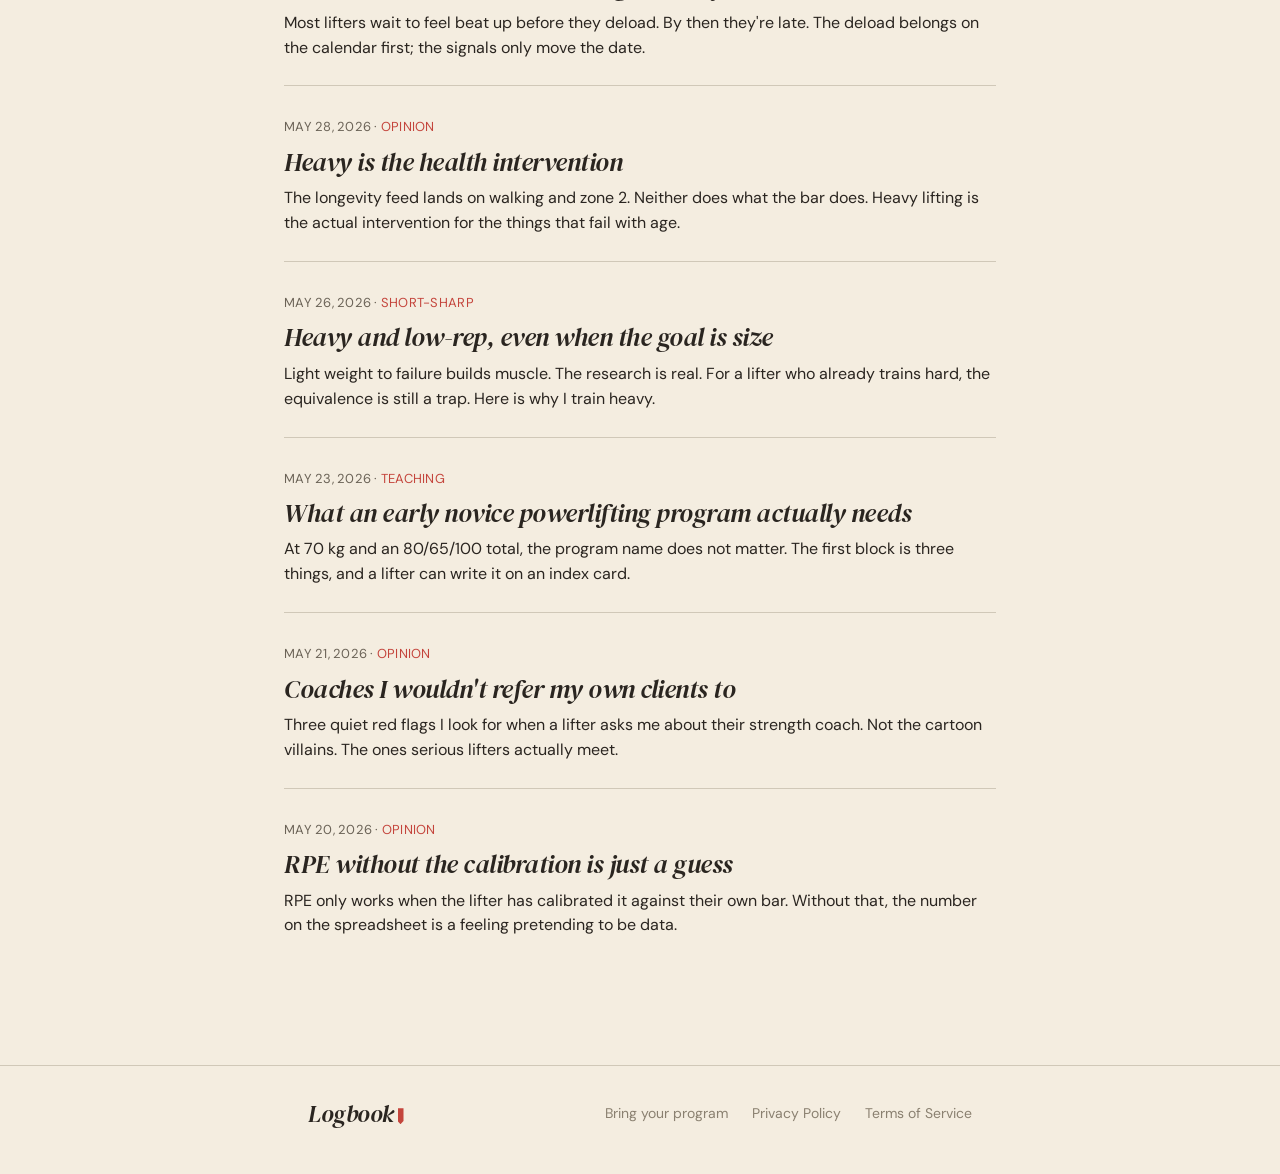
==== commit 3ab681dd: "post: Every exercise needs a kill criterion Teaching post on exercise selection: an exercise earns i" ====
--- a/blog/index.html
+++ b/blog/index.html
@@ -52,6 +52,7 @@
   <p class="blog-sub">Strength training writing by Coach V.</p>
 
   <ul class="post-list">
+    <li><a href="./exercise-kill-criterion.html"><div class="post-card-meta"><time datetime="2026-10-06">October 6, 2026</time> · <span class="shape">teaching</span></div><h2 class="post-card-title">Every exercise needs a kill criterion</h2><p class="post-card-desc">An exercise earns its slot by producing a readable number, load or reps, trending, and leaves the moment three straight sessions show no movement.</p></a></li>
     <li><a href="./read-the-warm-up.html"><div class="post-card-meta"><time datetime="2026-08-19">August 19, 2026</time> · <span class="shape">teaching</span></div><h2 class="post-card-title">Your warm-up already knows what the top set costs</h2><p class="post-card-desc">The warm-up ramp is free data, taken before the top set. Read it right and you adjust the working load in advance instead of grinding through it blind.</p></a></li>
     <li><a href="./soreness-is-not-a-scoreboard.html"><div class="post-card-meta"><time datetime="2026-08-03">August 3, 2026</time> · <span class="shape">opinion</span></div><h2 class="post-card-title">Soreness is not a scoreboard</h2><p class="post-card-desc">Soreness measures novelty, not quality. A session that leaves you wrecked told you it was new, not that it worked. Grade the block by the bar, not the ache.</p></a></li>
     <li><a href="./top-set-back-offs.html"><div class="post-card-meta"><time datetime="2026-07-27">July 27, 2026</time> · <span class="shape">teaching</span></div><h2 class="post-card-title">Read the top set. Program the back-offs.</h2><p class="post-card-desc">The top set is a measurement, not just a load. Read what it cost you today, then set your back-off sets from the reading instead of a fixed percentage.</p></a></li>
